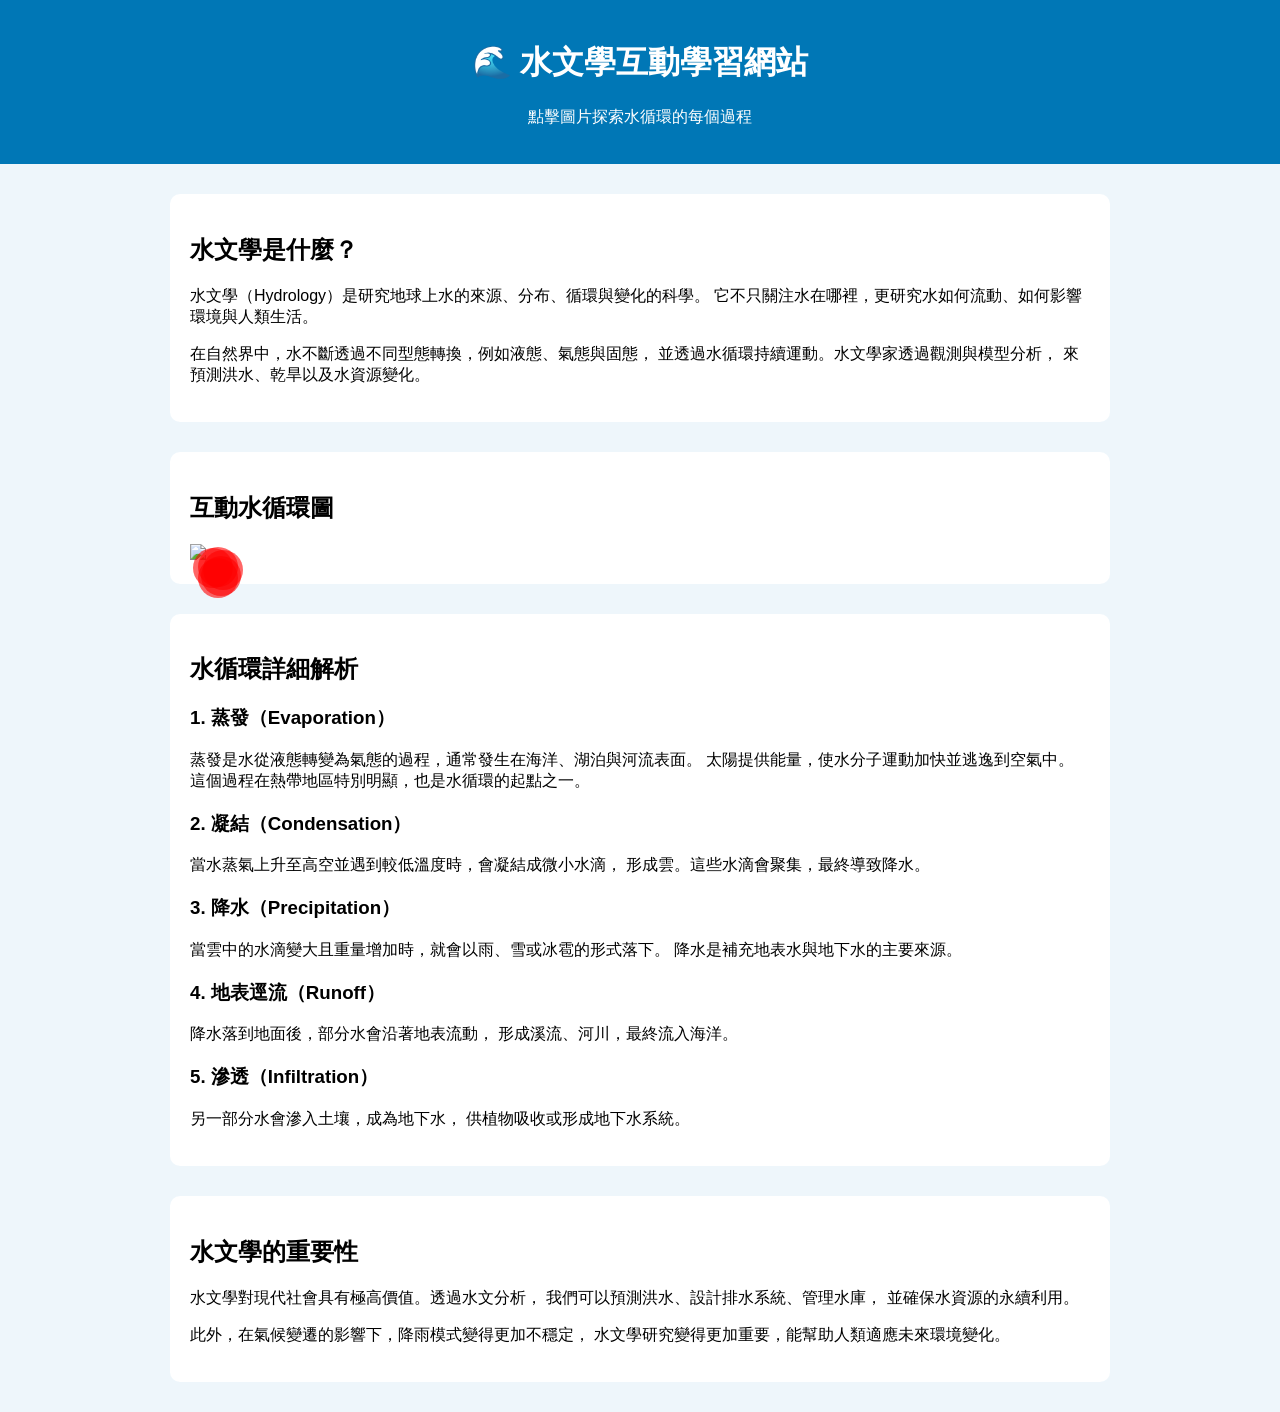
==== index.html @ f3c271fc "123" ====
<!DOCTYPE html>
<html lang="zh-Hant-TW">

<head>
<meta charset="UTF-8">
<meta name="viewport" content="width=device-width, initial-scale=1.0">
<title>水文學互動網站</title>

<link href="style.css" rel="stylesheet">
</head>

<body>

<header>
    <h1>🌊 水文學互動學習網站</h1>
    <p>點擊圖片探索水循環的每個過程</p>
</header>

<main>

<section class="content">
<h2>水文學是什麼？</h2>
<p>
水文學（Hydrology）是研究地球上水的來源、分布、循環與變化的科學。
它不只關注水在哪裡，更研究水如何流動、如何影響環境與人類生活。
</p>
<p>
在自然界中，水不斷透過不同型態轉換，例如液態、氣態與固態，
並透過水循環持續運動。水文學家透過觀測與模型分析，
來預測洪水、乾旱以及水資源變化。
</p>
</section>

<section class="content">
<h2>互動水循環圖</h2>

<div class="image-container">
    <img src="water-cycle.jpg" id="cycleImage">

    <!-- 熱點（百分比定位，比較穩） -->
    <div class="hotspot" style="top:22%; left:18%;" onclick="showInfo('evaporation')"></div>
    <div class="hotspot" style="top:18%; left:50%;" onclick="showInfo('condensation')"></div>
    <div class="hotspot" style="top:30%; left:80%;" onclick="showInfo('precipitation')"></div>
    <div class="hotspot" style="top:60%; left:70%;" onclick="showInfo('runoff')"></div>
    <div class="hotspot" style="top:70%; left:50%;" onclick="showInfo('infiltration')"></div>
</div>

</section>

<!-- 詳細內容（大量內文） -->
<section class="content">
<h2>水循環詳細解析</h2>

<h3>1. 蒸發（Evaporation）</h3>
<p>
蒸發是水從液態轉變為氣態的過程，通常發生在海洋、湖泊與河流表面。
太陽提供能量，使水分子運動加快並逃逸到空氣中。
這個過程在熱帶地區特別明顯，也是水循環的起點之一。
</p>

<h3>2. 凝結（Condensation）</h3>
<p>
當水蒸氣上升至高空並遇到較低溫度時，會凝結成微小水滴，
形成雲。這些水滴會聚集，最終導致降水。
</p>

<h3>3. 降水（Precipitation）</h3>
<p>
當雲中的水滴變大且重量增加時，就會以雨、雪或冰雹的形式落下。
降水是補充地表水與地下水的主要來源。
</p>

<h3>4. 地表逕流（Runoff）</h3>
<p>
降水落到地面後，部分水會沿著地表流動，
形成溪流、河川，最終流入海洋。
</p>

<h3>5. 滲透（Infiltration）</h3>
<p>
另一部分水會滲入土壤，成為地下水，
供植物吸收或形成地下水系統。
</p>

</section>

<section class="content">
<h2>水文學的重要性</h2>
<p>
水文學對現代社會具有極高價值。透過水文分析，
我們可以預測洪水、設計排水系統、管理水庫，
並確保水資源的永續利用。
</p>
<p>
此外，在氣候變遷的影響下，降雨模式變得更加不穩定，
水文學研究變得更加重要，能幫助人類適應未來環境變化。
</p>
</section>

</main>

<!-- 資訊框 -->
<div id="infoBox" class="info-box">
    <span onclick="closeInfo()" class="close-btn">✖</span>
    <h2 id="infoTitle"></h2>
    <p id="infoText"></p>
</div>

<script src="script.js"></script>

</body>
</html>
---- style.css ----
body {
    font-family: "Microsoft JhengHei", sans-serif;
    margin: 0;
    background: #eef6fb;
}

header {
    background: #0077b6;
    color: white;
    text-align: center;
    padding: 20px;
}

.content {
    max-width: 900px;
    margin: 30px auto;
    background: white;
    padding: 20px;
    border-radius: 10px;
}

.image-container {
    position: relative;
    display: inline-block;
}

.image-container img {
    width: 100%;
    max-width: 800px;
}

/* 熱點 */
.hotspot {
    position: absolute;
    width: 40px;
    height: 40px;
    background: rgba(255,0,0,0.6);
    border-radius: 50%;
    cursor: pointer;
}

/* 資訊框 */
.info-box {
    display: none;
    position: fixed;
    top: 25%;
    left: 50%;
    transform: translateX(-50%);
    background: white;
    padding: 20px;
    width: 320px;
    border-radius: 10px;
    box-shadow: 0 0 10px rgba(0,0,0,0.3);
}

.close-btn {
    float: right;
    cursor: pointer;
}
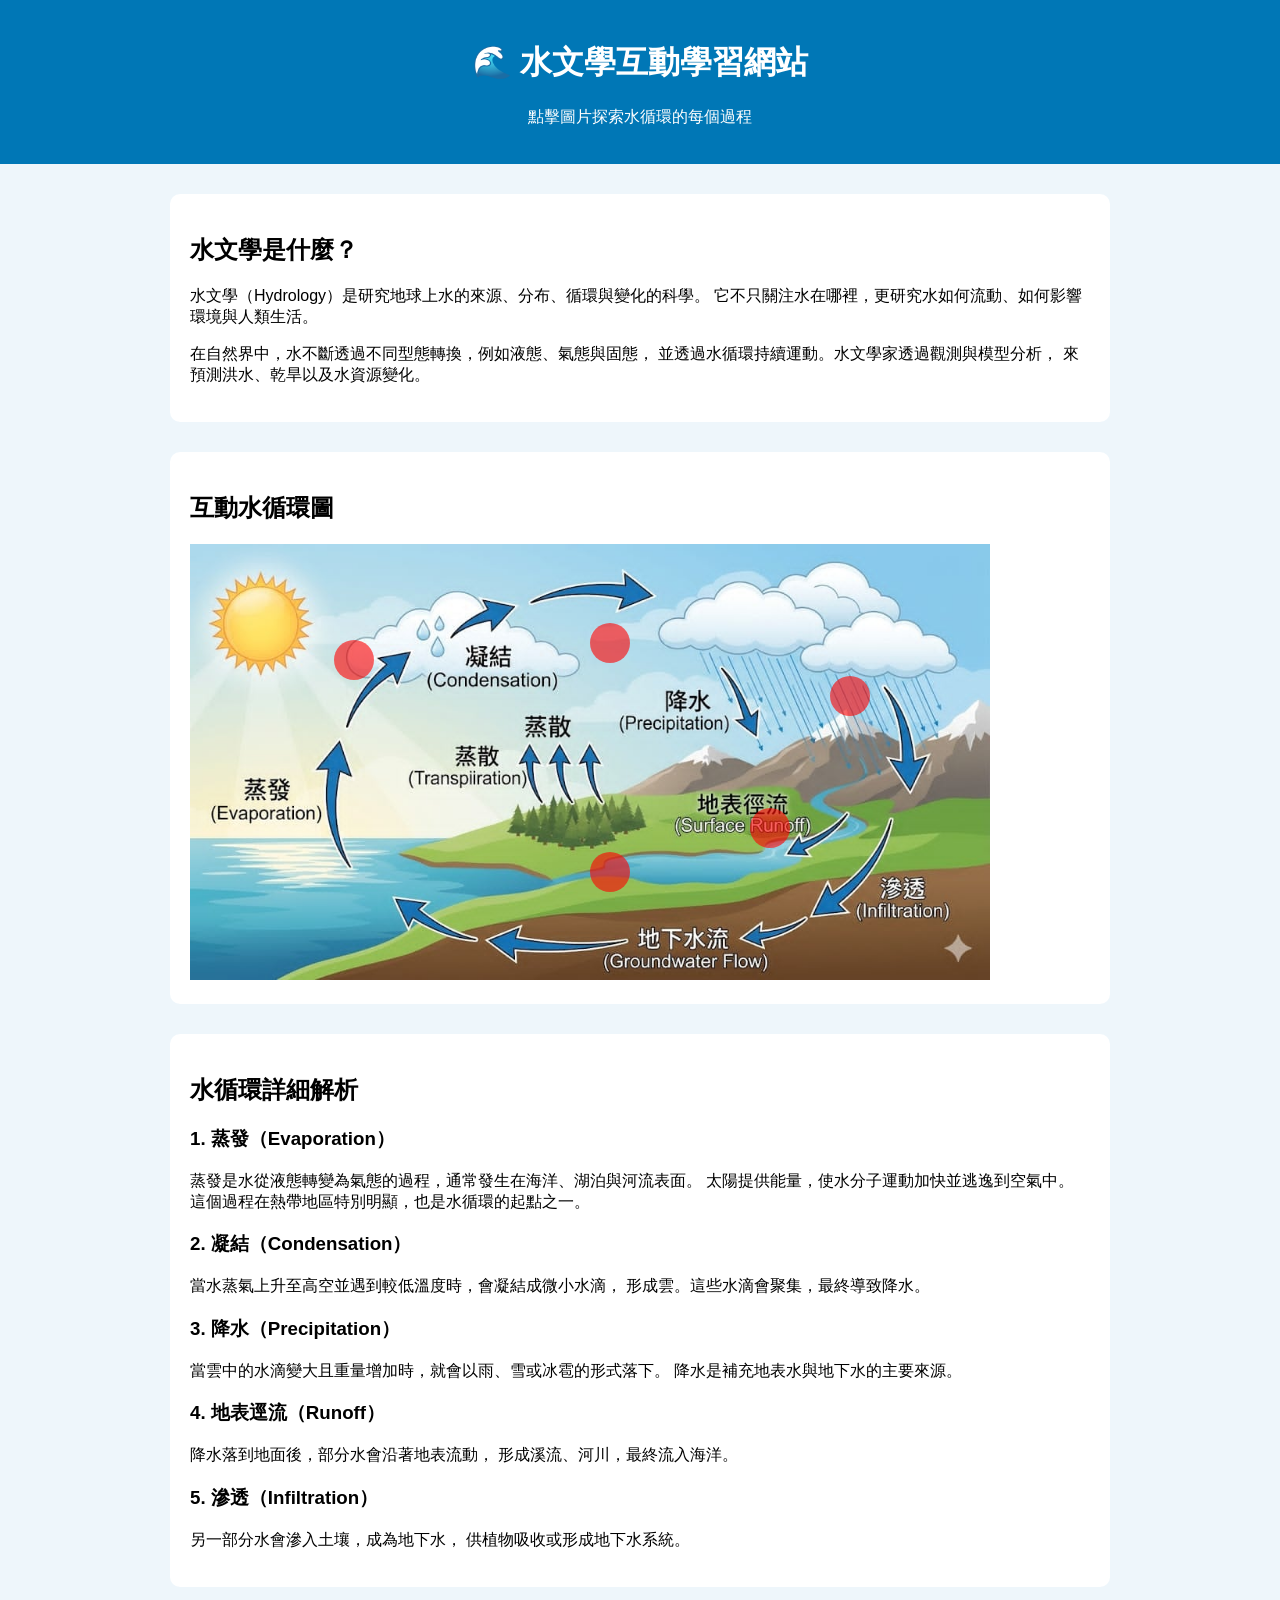
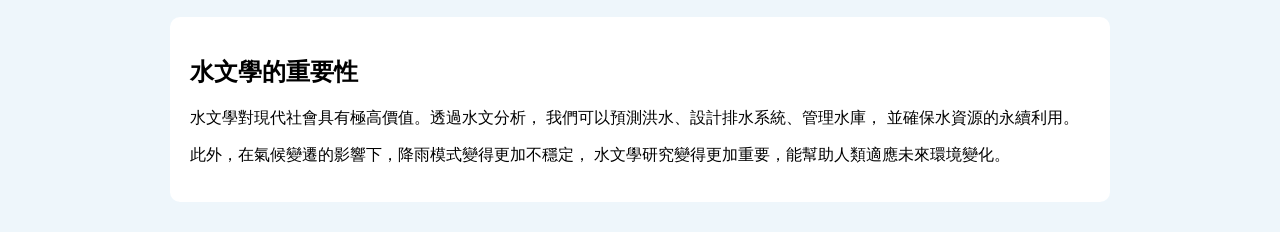
==== commit 8f14da3b: "12" ====
--- a/index.html
+++ b/index.html
@@ -35,7 +35,7 @@
 <h2>互動水循環圖</h2>
 
 <div class="image-container">
-    <img src="water-cycle.jpg" id="cycleImage">
+    <img src="img/water-cycle.jpeg">
 
     <!-- 熱點（百分比定位，比較穩） -->
     <div class="hotspot" style="top:22%; left:18%;" onclick="showInfo('evaporation')"></div>
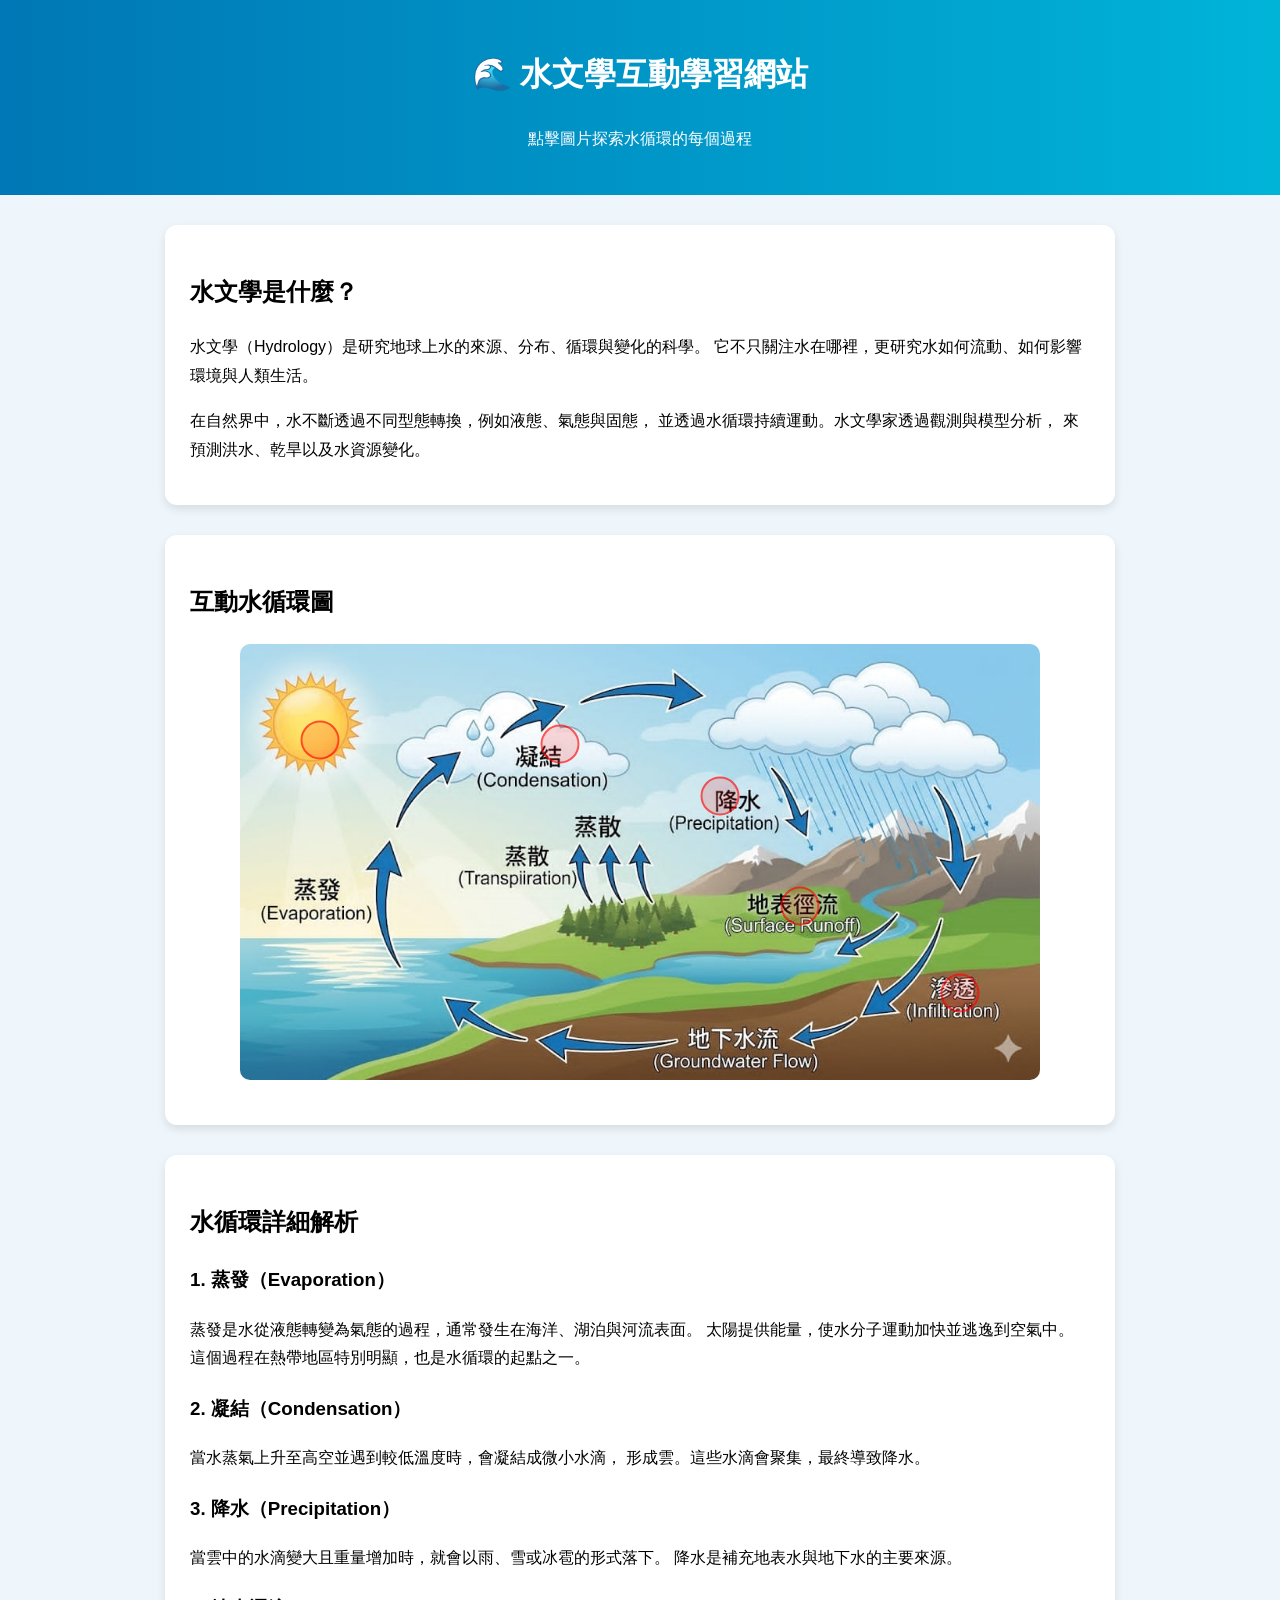
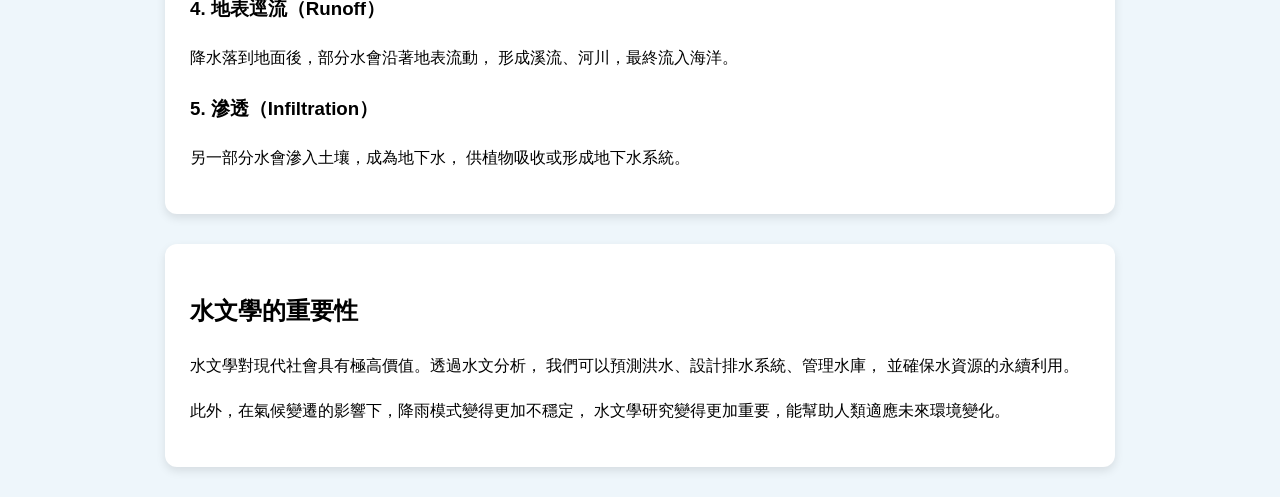
==== commit 3e11877c: "12" ====
--- a/index.html
+++ b/index.html
@@ -38,11 +38,11 @@
     <img src="img/water-cycle.jpeg">
 
     <!-- 熱點（百分比定位，比較穩） -->
-    <div class="hotspot" style="top:22%; left:18%;" onclick="showInfo('evaporation')"></div>
-    <div class="hotspot" style="top:18%; left:50%;" onclick="showInfo('condensation')"></div>
-    <div class="hotspot" style="top:30%; left:80%;" onclick="showInfo('precipitation')"></div>
+    <div class="hotspot" style="top:22%; left:10%;" onclick="showInfo('evaporation')"></div>
+    <div class="hotspot" style="top:23%; left:40%;" onclick="showInfo('condensation')"></div>
+    <div class="hotspot" style="top:35%; left:60%;" onclick="showInfo('precipitation')"></div>
     <div class="hotspot" style="top:60%; left:70%;" onclick="showInfo('runoff')"></div>
-    <div class="hotspot" style="top:70%; left:50%;" onclick="showInfo('infiltration')"></div>
+    <div class="hotspot" style="top:80%; left:90%;" onclick="showInfo('infiltration')"></div>
 </div>
 
 </section>
--- a/style.css
+++ b/style.css
@@ -1,45 +1,85 @@
+/* ===== 基本設定 ===== */
 body {
     font-family: "Microsoft JhengHei", sans-serif;
     margin: 0;
     background: #eef6fb;
+    line-height: 1.8;
 }
 
+/* ===== 頁首 ===== */
 header {
-    background: #0077b6;
+    background: linear-gradient(to right, #0077b6, #00b4d8);
     color: white;
     text-align: center;
-    padding: 20px;
+    padding: 25px;
 }
 
+/* ===== 內容區塊 ===== */
 .content {
     max-width: 900px;
     margin: 30px auto;
     background: white;
-    padding: 20px;
+    padding: 25px;
+    border-radius: 12px;
+    box-shadow: 0 4px 10px rgba(0,0,0,0.1);
+}
+
+/* ===== 圖片容器（關鍵修正） ===== */
+.image-container {
+    position: relative;
+    width: 800px;        /* 固定比例避免跑位 */
+    max-width: 100%;
+    margin: 20px auto;
+}
+
+/* 圖片 */
+.image-container img {
+    width: 100%;
+    display: block;
     border-radius: 10px;
 }
 
-.image-container {
-    position: relative;
-    display: inline-block;
+/* ===== 熱點（紅點） ===== */
+.hotspot {
+    position: absolute;
+    width: 35px;
+    height: 35px;
+
+    /* ⭐ 中心對齊（關鍵） */
+    transform: translate(-50%, -50%);
+
+    /* ⭐ 半透明設計 */
+    background: rgba(255, 0, 0, 0.15);
+    border: 2px solid rgba(255, 0, 0, 0.6);
+    border-radius: 50%;
+
+    cursor: pointer;
+    transition: all 0.3s ease;
+
+    /* ⭐ 脈衝動畫 */
+    animation: pulse 2s infinite;
 }
 
-.image-container img {
-    width: 100%;
-    max-width: 800px;
+/* hover 效果 */
+.hotspot:hover {
+    background: rgba(255, 0, 0, 0.4);
+    transform: translate(-50%, -50%) scale(1.3);
 }
 
-/* 熱點 */
-.hotspot {
-    position: absolute;
-    width: 40px;
-    height: 40px;
-    background: rgba(255,0,0,0.6);
-    border-radius: 50%;
-    cursor: pointer;
+/* ===== 脈衝動畫 ===== */
+@keyframes pulse {
+    0% {
+        box-shadow: 0 0 0 0 rgba(255,0,0,0.4);
+    }
+    70% {
+        box-shadow: 0 0 0 15px rgba(255,0,0,0);
+    }
+    100% {
+        box-shadow: 0 0 0 0 rgba(255,0,0,0);
+    }
 }
 
-/* 資訊框 */
+/* ===== 資訊框 ===== */
 .info-box {
     display: none;
     position: fixed;
@@ -49,11 +89,27 @@
     background: white;
     padding: 20px;
     width: 320px;
-    border-radius: 10px;
-    box-shadow: 0 0 10px rgba(0,0,0,0.3);
+    border-radius: 12px;
+    box-shadow: 0 6px 20px rgba(0,0,0,0.3);
+    z-index: 999;
 }
 
+/* 關閉按鈕 */
 .close-btn {
     float: right;
     cursor: pointer;
+    font-size: 18px;
+    color: red;
 }
+
+/* ===== 手機優化 ===== */
+@media (max-width: 600px) {
+    .hotspot {
+        width: 25px;
+        height: 25px;
+    }
+
+    .info-box {
+        width: 90%;
+    }
+}
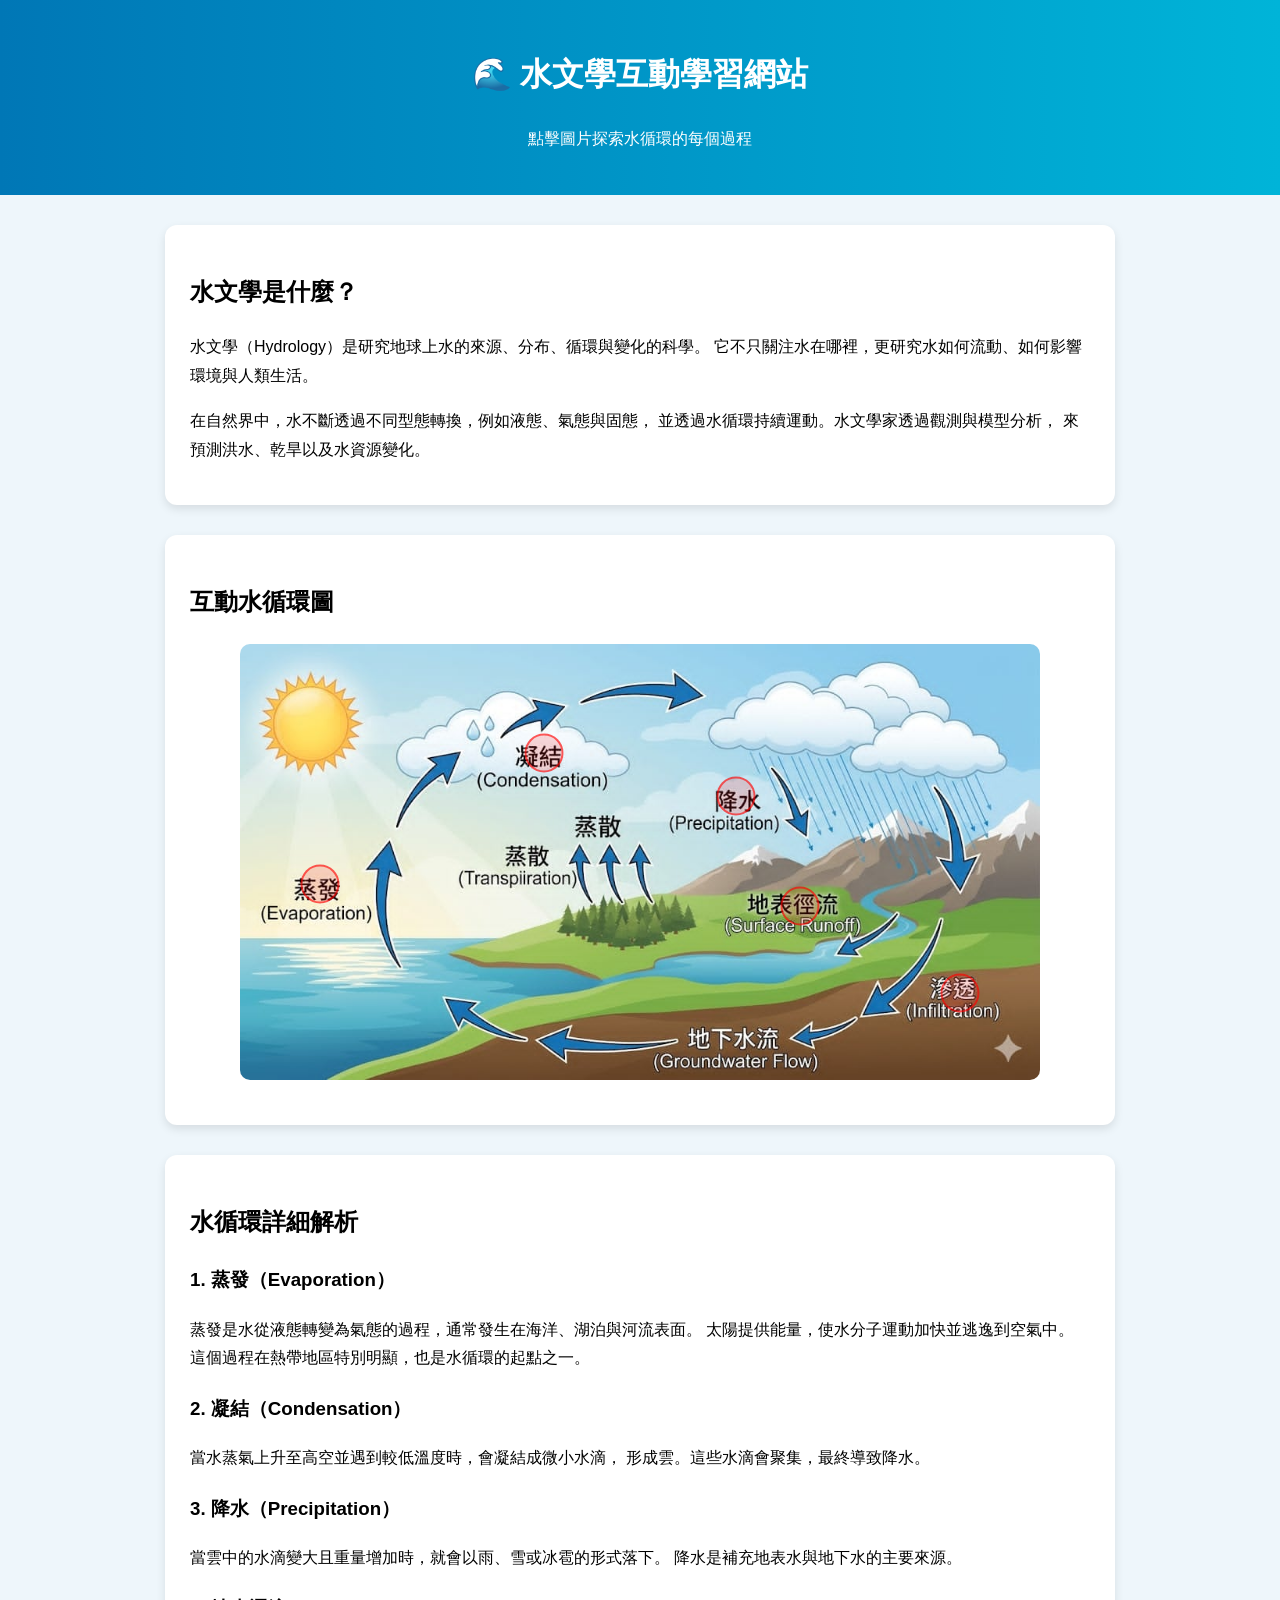
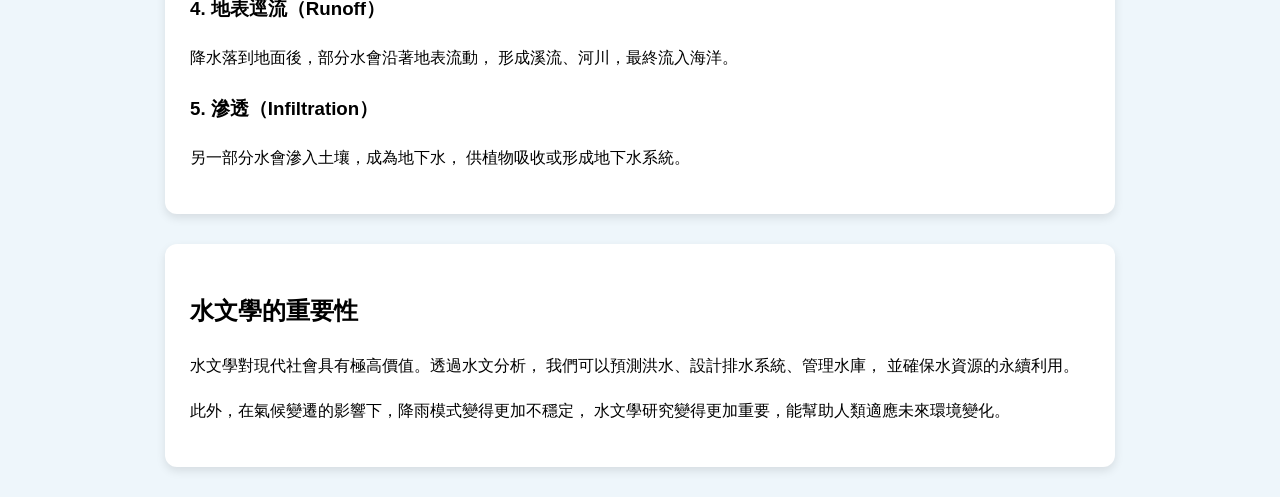
==== commit 7721f131: "1" ====
--- a/index.html
+++ b/index.html
@@ -1,11 +1,9 @@
 <!DOCTYPE html>
 <html lang="zh-Hant-TW">
-
 <head>
 <meta charset="UTF-8">
 <meta name="viewport" content="width=device-width, initial-scale=1.0">
 <title>水文學互動網站</title>
-
 <link href="style.css" rel="stylesheet">
 </head>
 
@@ -38,9 +36,9 @@
     <img src="img/water-cycle.jpeg">
 
     <!-- 熱點（百分比定位，比較穩） -->
-    <div class="hotspot" style="top:22%; left:10%;" onclick="showInfo('evaporation')"></div>
-    <div class="hotspot" style="top:23%; left:40%;" onclick="showInfo('condensation')"></div>
-    <div class="hotspot" style="top:35%; left:60%;" onclick="showInfo('precipitation')"></div>
+    <div class="hotspot" style="top:55%; left:10%;" onclick="showInfo('evaporation')"></div>
+    <div class="hotspot" style="top:25%; left:38%;" onclick="showInfo('condensation')"></div>
+    <div class="hotspot" style="top:35%; left:62%;" onclick="showInfo('precipitation')"></div>
     <div class="hotspot" style="top:60%; left:70%;" onclick="showInfo('runoff')"></div>
     <div class="hotspot" style="top:80%; left:90%;" onclick="showInfo('infiltration')"></div>
 </div>
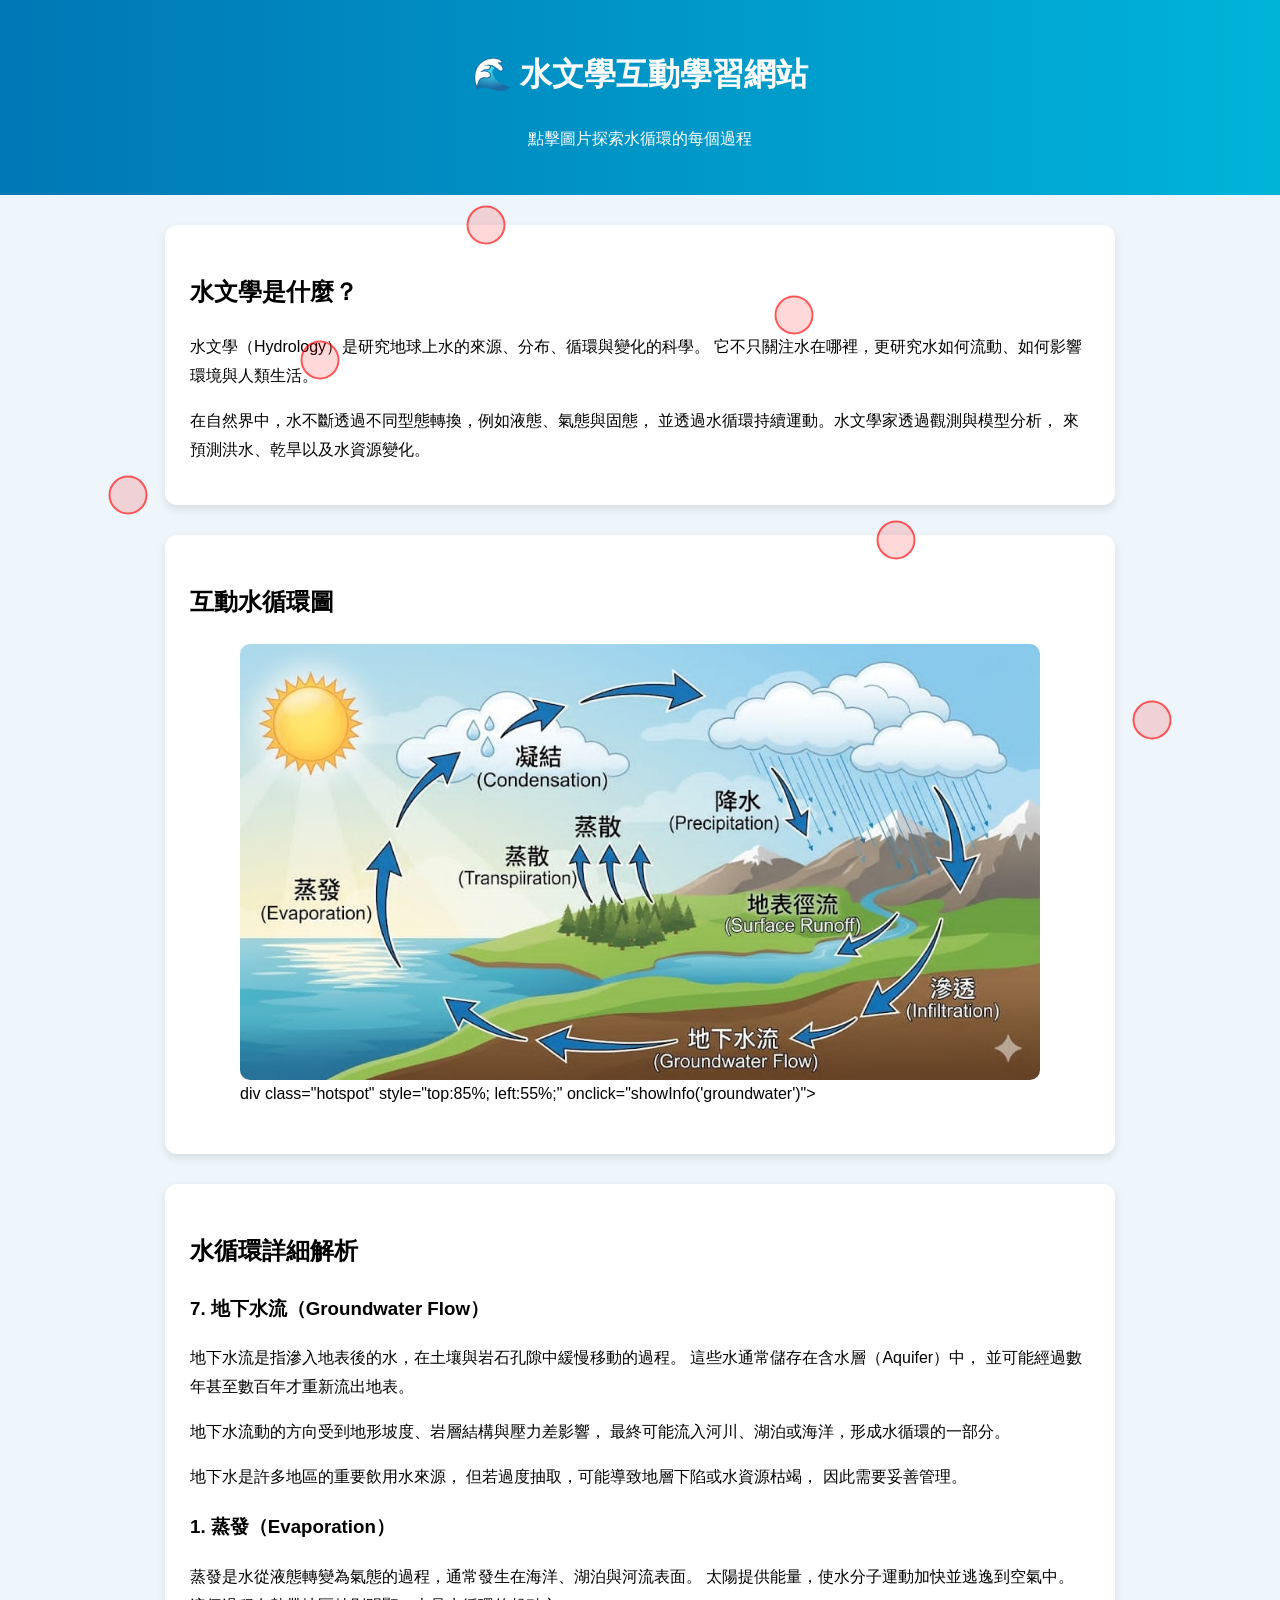
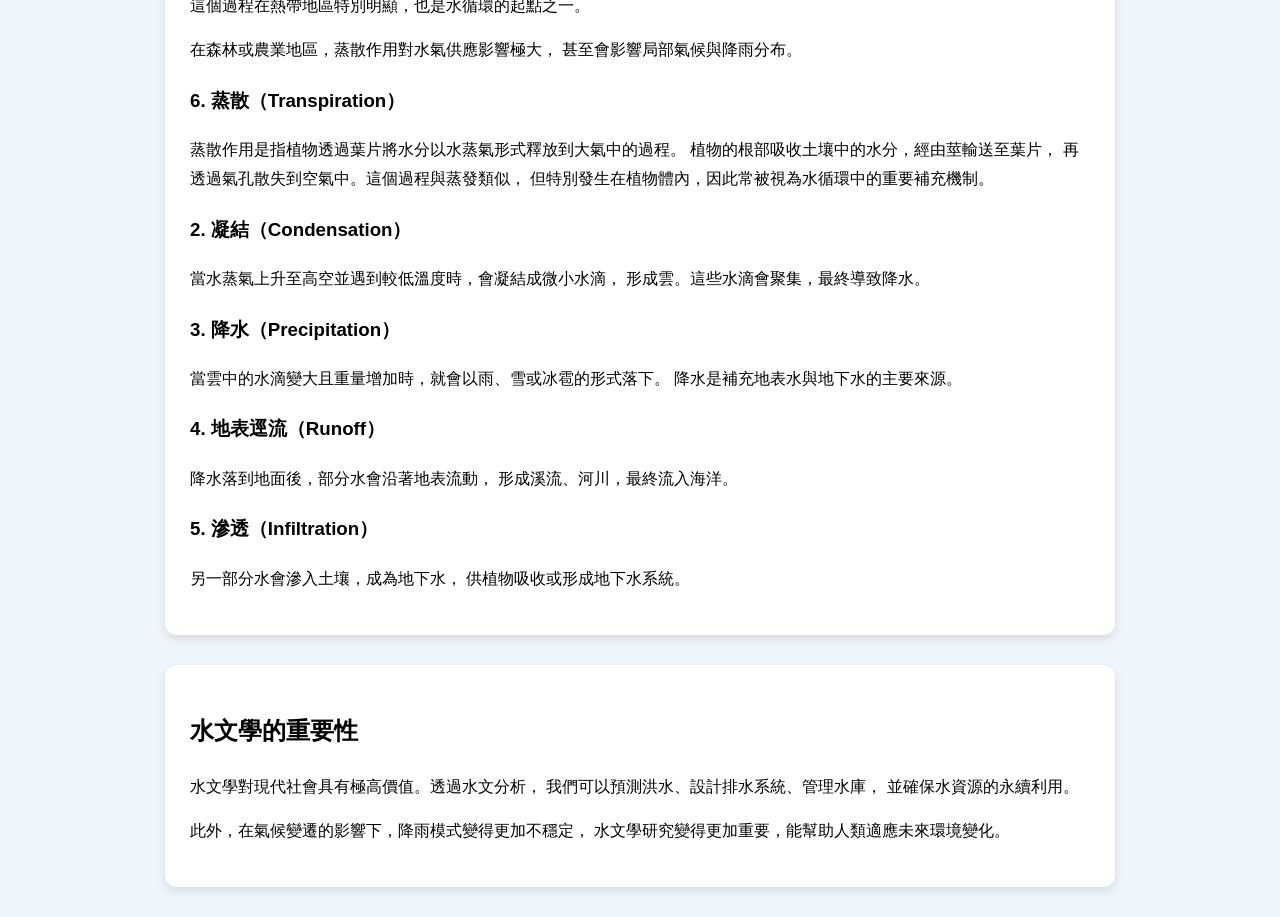
==== commit 53cfb1b7: "1" ====
--- a/index.html
+++ b/index.html
@@ -36,11 +36,13 @@
     <img src="img/water-cycle.jpeg">
 
     <!-- 熱點（百分比定位，比較穩） -->
+     div class="hotspot" style="top:85%; left:55%;" onclick="showInfo('groundwater')"></div>
     <div class="hotspot" style="top:55%; left:10%;" onclick="showInfo('evaporation')"></div>
     <div class="hotspot" style="top:25%; left:38%;" onclick="showInfo('condensation')"></div>
     <div class="hotspot" style="top:35%; left:62%;" onclick="showInfo('precipitation')"></div>
     <div class="hotspot" style="top:60%; left:70%;" onclick="showInfo('runoff')"></div>
     <div class="hotspot" style="top:80%; left:90%;" onclick="showInfo('infiltration')"></div>
+    <div class="hotspot" style="top:40%; left:25%;" onclick="showInfo('transpiration')"></div>
 </div>
 
 </section>
@@ -49,11 +51,39 @@
 <section class="content">
 <h2>水循環詳細解析</h2>
 
+<h3>7. 地下水流（Groundwater Flow）</h3>
+<p>
+地下水流是指滲入地表後的水，在土壤與岩石孔隙中緩慢移動的過程。
+這些水通常儲存在含水層（Aquifer）中，
+並可能經過數年甚至數百年才重新流出地表。
+</p>
+<p>
+地下水流動的方向受到地形坡度、岩層結構與壓力差影響，
+最終可能流入河川、湖泊或海洋，形成水循環的一部分。
+</p>
+<p>
+地下水是許多地區的重要飲用水來源，
+但若過度抽取，可能導致地層下陷或水資源枯竭，
+因此需要妥善管理。
+</p>
+
 <h3>1. 蒸發（Evaporation）</h3>
 <p>
 蒸發是水從液態轉變為氣態的過程，通常發生在海洋、湖泊與河流表面。
 太陽提供能量，使水分子運動加快並逃逸到空氣中。
 這個過程在熱帶地區特別明顯，也是水循環的起點之一。
+</p>
+<p>
+在森林或農業地區，蒸散作用對水氣供應影響極大，
+甚至會影響局部氣候與降雨分布。
+</p>
+
+<h3>6. 蒸散（Transpiration）</h3>
+<p>
+蒸散作用是指植物透過葉片將水分以水蒸氣形式釋放到大氣中的過程。
+植物的根部吸收土壤中的水分，經由莖輸送至葉片，
+再透過氣孔散失到空氣中。這個過程與蒸發類似，
+但特別發生在植物體內，因此常被視為水循環中的重要補充機制。
 </p>
 
 <h3>2. 凝結（Condensation）</h3>
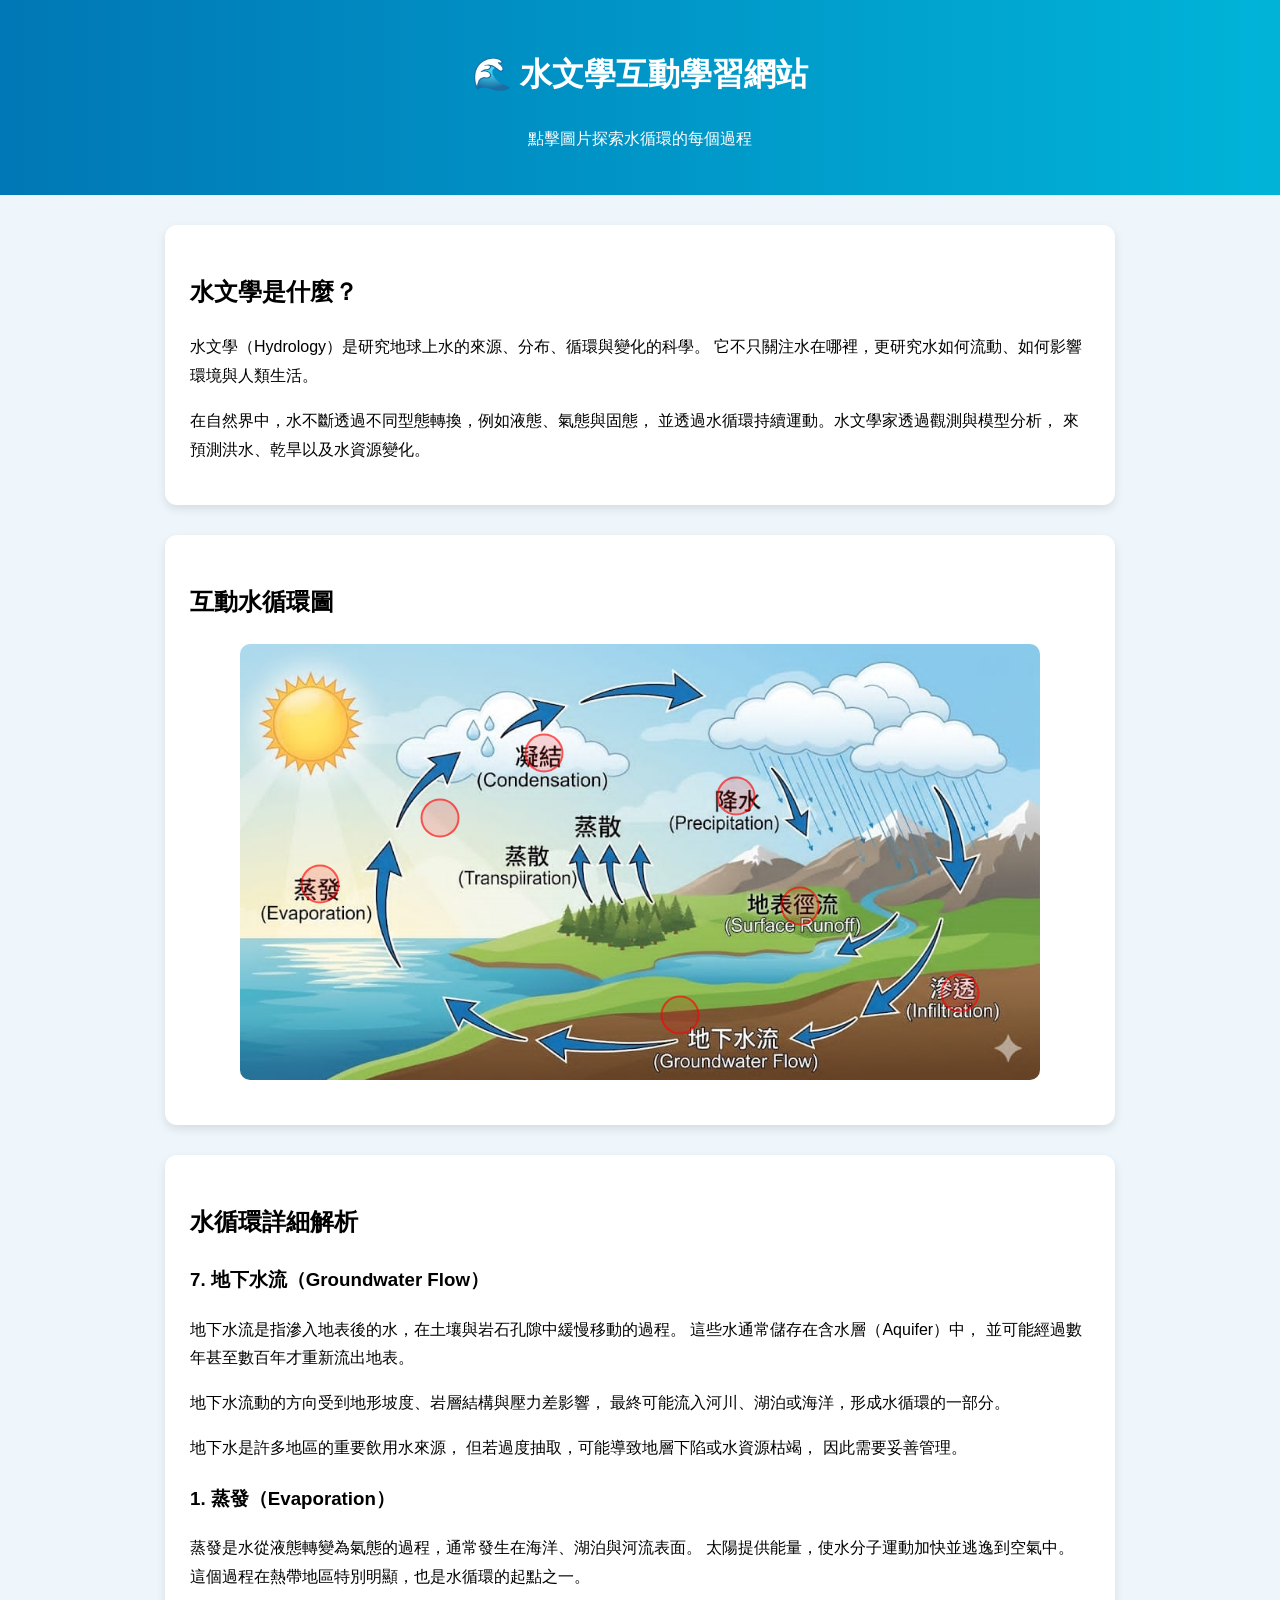
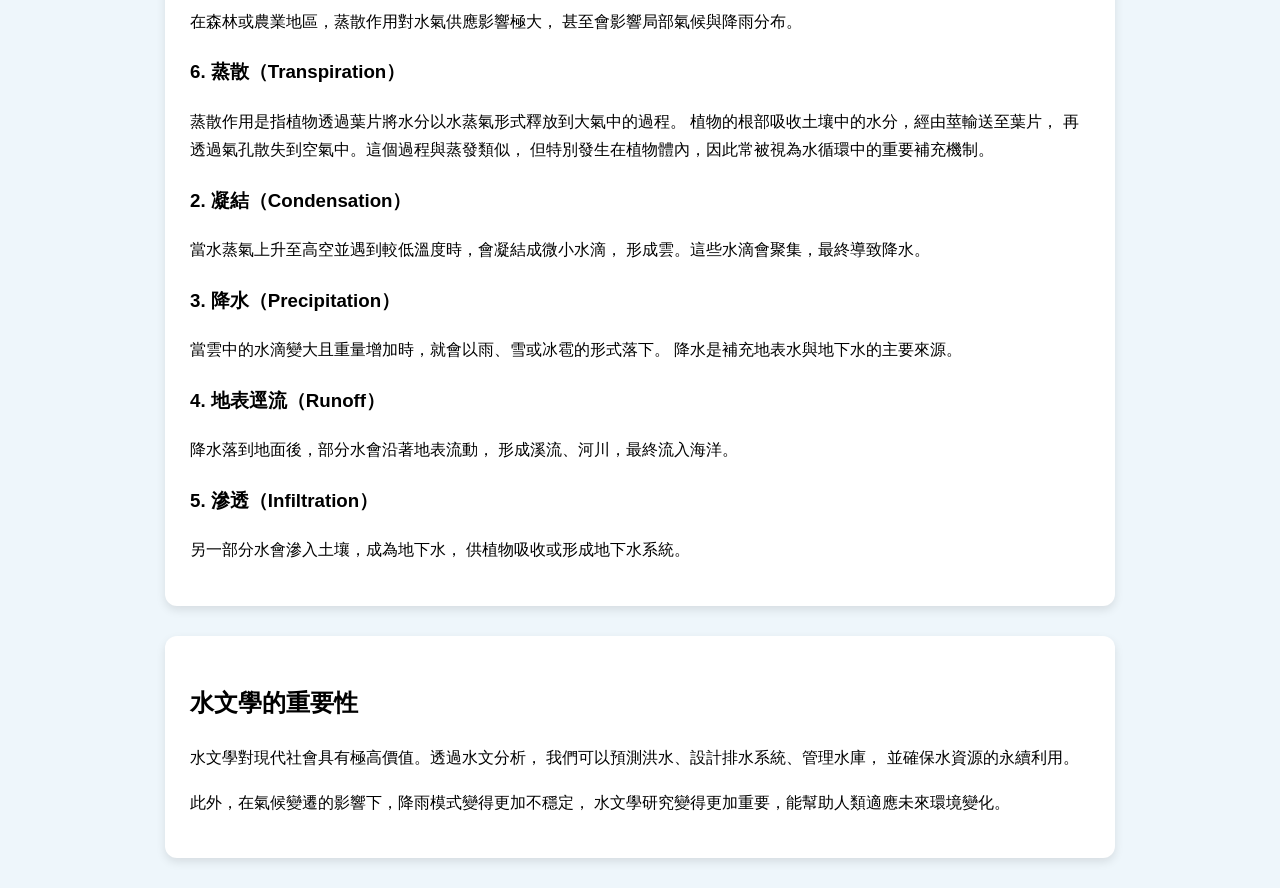
==== commit 9ca22bd0: "1" ====
--- a/index.html
+++ b/index.html
@@ -36,7 +36,7 @@
     <img src="img/water-cycle.jpeg">
 
     <!-- 熱點（百分比定位，比較穩） -->
-     div class="hotspot" style="top:85%; left:55%;" onclick="showInfo('groundwater')"></div>
+    <div class="hotspot" style="top:85%; left:55%;" onclick="showInfo('groundwater')"></div>
     <div class="hotspot" style="top:55%; left:10%;" onclick="showInfo('evaporation')"></div>
     <div class="hotspot" style="top:25%; left:38%;" onclick="showInfo('condensation')"></div>
     <div class="hotspot" style="top:35%; left:62%;" onclick="showInfo('precipitation')"></div>
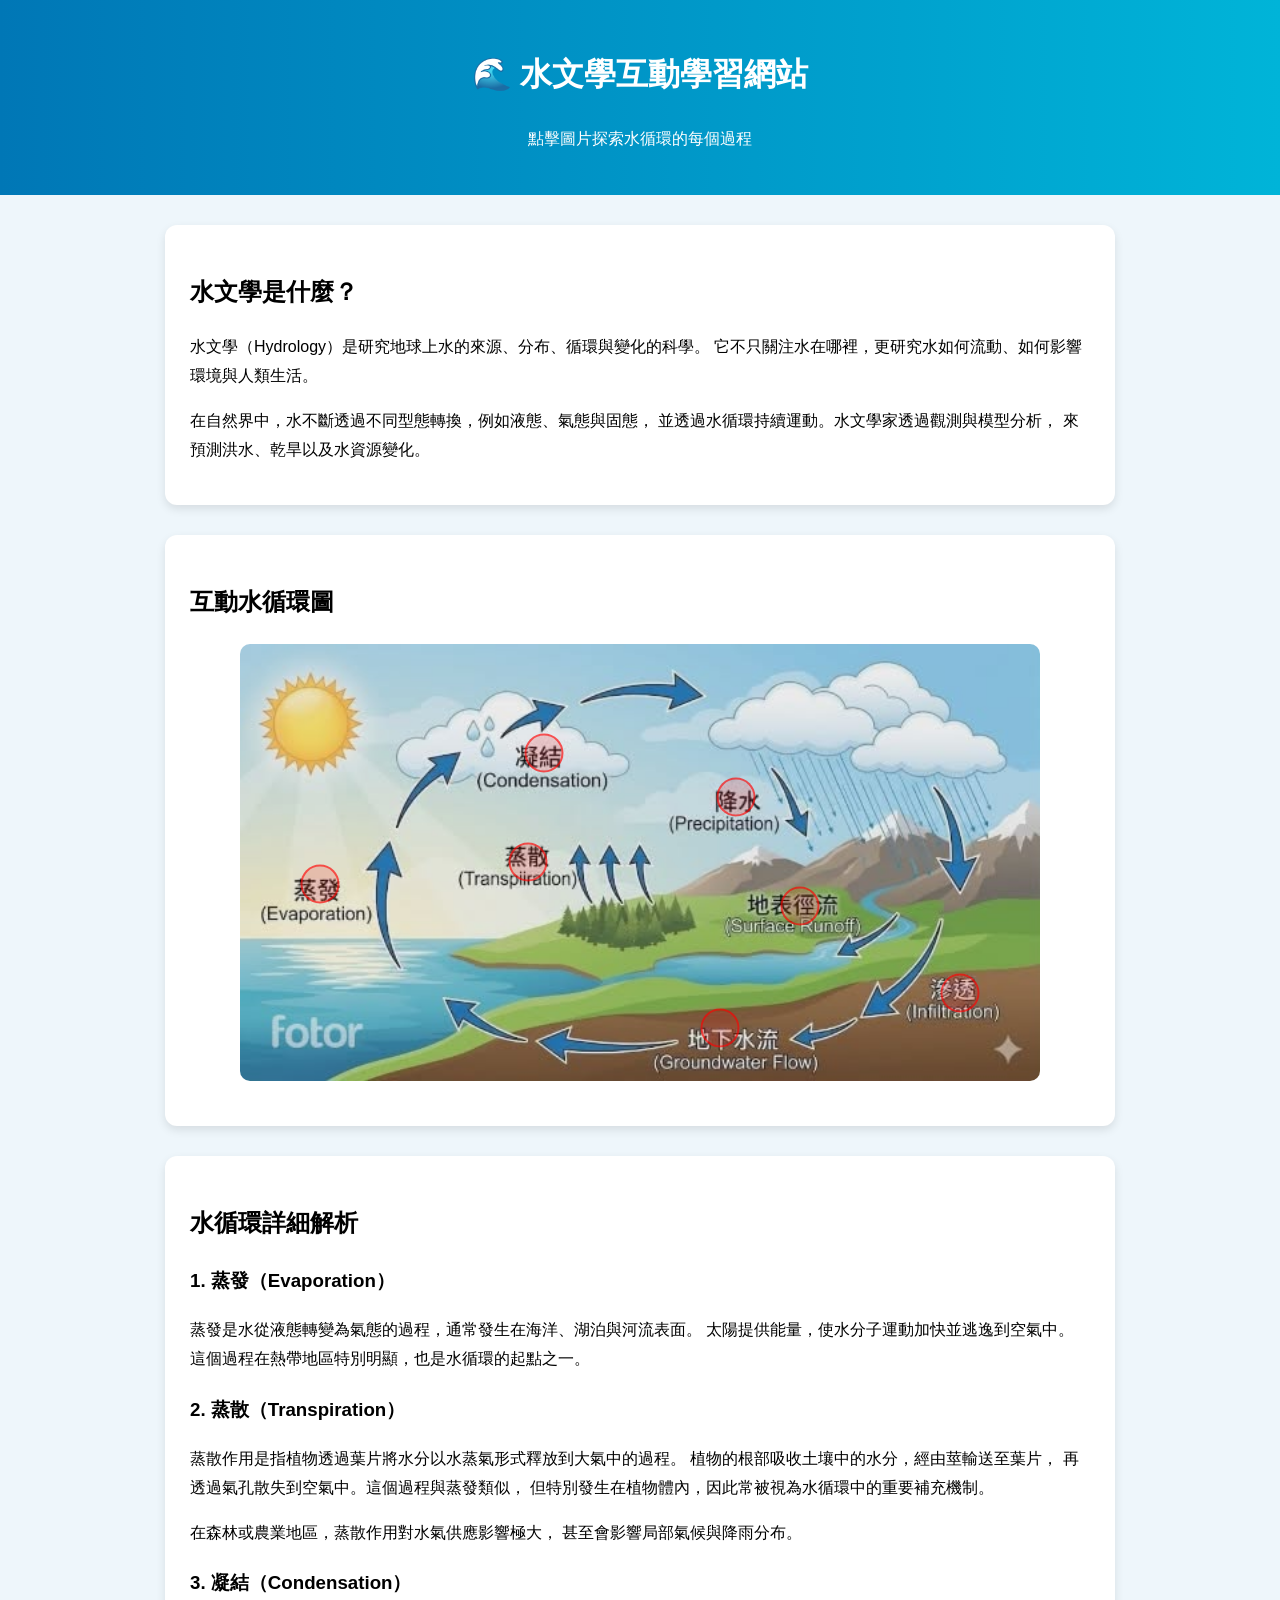
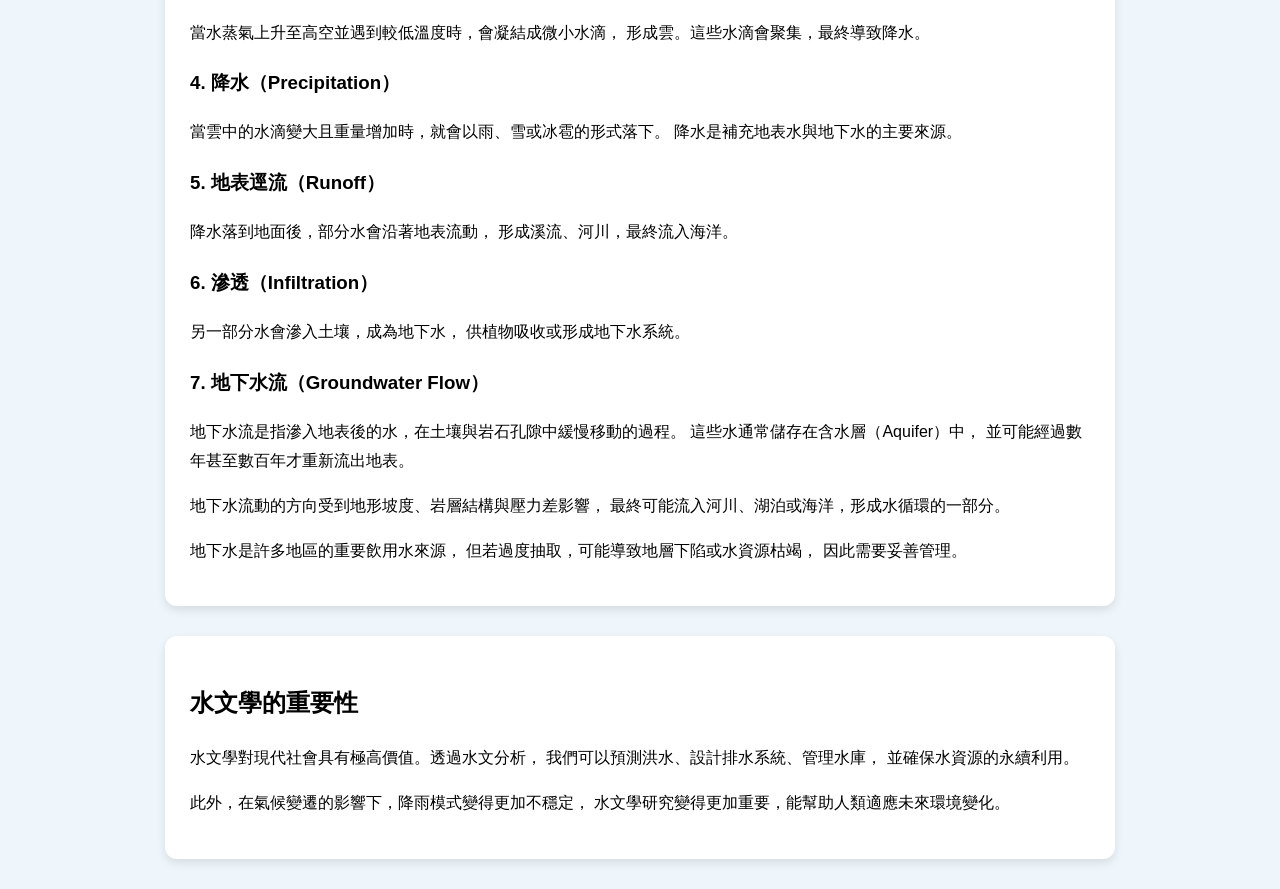
==== commit 871ca4ad: "1" ====
--- a/index.html
+++ b/index.html
@@ -35,14 +35,13 @@
 <div class="image-container">
     <img src="img/water-cycle.jpeg">
 
-    <!-- 熱點（百分比定位，比較穩） -->
-    <div class="hotspot" style="top:85%; left:55%;" onclick="showInfo('groundwater')"></div>
+    <div class="hotspot" style="top:88%; left:60%;" onclick="showInfo('groundwater')"></div>
     <div class="hotspot" style="top:55%; left:10%;" onclick="showInfo('evaporation')"></div>
     <div class="hotspot" style="top:25%; left:38%;" onclick="showInfo('condensation')"></div>
     <div class="hotspot" style="top:35%; left:62%;" onclick="showInfo('precipitation')"></div>
     <div class="hotspot" style="top:60%; left:70%;" onclick="showInfo('runoff')"></div>
     <div class="hotspot" style="top:80%; left:90%;" onclick="showInfo('infiltration')"></div>
-    <div class="hotspot" style="top:40%; left:25%;" onclick="showInfo('transpiration')"></div>
+    <div class="hotspot" style="top:50%; left:36%;" onclick="showInfo('transpiration')"></div>
 </div>
 
 </section>
@@ -50,6 +49,49 @@
 <!-- 詳細內容（大量內文） -->
 <section class="content">
 <h2>水循環詳細解析</h2>
+
+<h3>1. 蒸發（Evaporation）</h3>
+<p>
+蒸發是水從液態轉變為氣態的過程，通常發生在海洋、湖泊與河流表面。
+太陽提供能量，使水分子運動加快並逃逸到空氣中。
+這個過程在熱帶地區特別明顯，也是水循環的起點之一。
+</p>
+
+<h3>2. 蒸散（Transpiration）</h3>
+<p>
+蒸散作用是指植物透過葉片將水分以水蒸氣形式釋放到大氣中的過程。
+植物的根部吸收土壤中的水分，經由莖輸送至葉片，
+再透過氣孔散失到空氣中。這個過程與蒸發類似，
+但特別發生在植物體內，因此常被視為水循環中的重要補充機制。
+</p>
+<p>
+在森林或農業地區，蒸散作用對水氣供應影響極大，
+甚至會影響局部氣候與降雨分布。
+</p>
+
+<h3>3. 凝結（Condensation）</h3>
+<p>
+當水蒸氣上升至高空並遇到較低溫度時，會凝結成微小水滴，
+形成雲。這些水滴會聚集，最終導致降水。
+</p>
+
+<h3>4. 降水（Precipitation）</h3>
+<p>
+當雲中的水滴變大且重量增加時，就會以雨、雪或冰雹的形式落下。
+降水是補充地表水與地下水的主要來源。
+</p>
+
+<h3>5. 地表逕流（Runoff）</h3>
+<p>
+降水落到地面後，部分水會沿著地表流動，
+形成溪流、河川，最終流入海洋。
+</p>
+
+<h3>6. 滲透（Infiltration）</h3>
+<p>
+另一部分水會滲入土壤，成為地下水，
+供植物吸收或形成地下水系統。
+</p>
 
 <h3>7. 地下水流（Groundwater Flow）</h3>
 <p>
@@ -65,49 +107,6 @@
 地下水是許多地區的重要飲用水來源，
 但若過度抽取，可能導致地層下陷或水資源枯竭，
 因此需要妥善管理。
-</p>
-
-<h3>1. 蒸發（Evaporation）</h3>
-<p>
-蒸發是水從液態轉變為氣態的過程，通常發生在海洋、湖泊與河流表面。
-太陽提供能量，使水分子運動加快並逃逸到空氣中。
-這個過程在熱帶地區特別明顯，也是水循環的起點之一。
-</p>
-<p>
-在森林或農業地區，蒸散作用對水氣供應影響極大，
-甚至會影響局部氣候與降雨分布。
-</p>
-
-<h3>6. 蒸散（Transpiration）</h3>
-<p>
-蒸散作用是指植物透過葉片將水分以水蒸氣形式釋放到大氣中的過程。
-植物的根部吸收土壤中的水分，經由莖輸送至葉片，
-再透過氣孔散失到空氣中。這個過程與蒸發類似，
-但特別發生在植物體內，因此常被視為水循環中的重要補充機制。
-</p>
-
-<h3>2. 凝結（Condensation）</h3>
-<p>
-當水蒸氣上升至高空並遇到較低溫度時，會凝結成微小水滴，
-形成雲。這些水滴會聚集，最終導致降水。
-</p>
-
-<h3>3. 降水（Precipitation）</h3>
-<p>
-當雲中的水滴變大且重量增加時，就會以雨、雪或冰雹的形式落下。
-降水是補充地表水與地下水的主要來源。
-</p>
-
-<h3>4. 地表逕流（Runoff）</h3>
-<p>
-降水落到地面後，部分水會沿著地表流動，
-形成溪流、河川，最終流入海洋。
-</p>
-
-<h3>5. 滲透（Infiltration）</h3>
-<p>
-另一部分水會滲入土壤，成為地下水，
-供植物吸收或形成地下水系統。
 </p>
 
 </section>
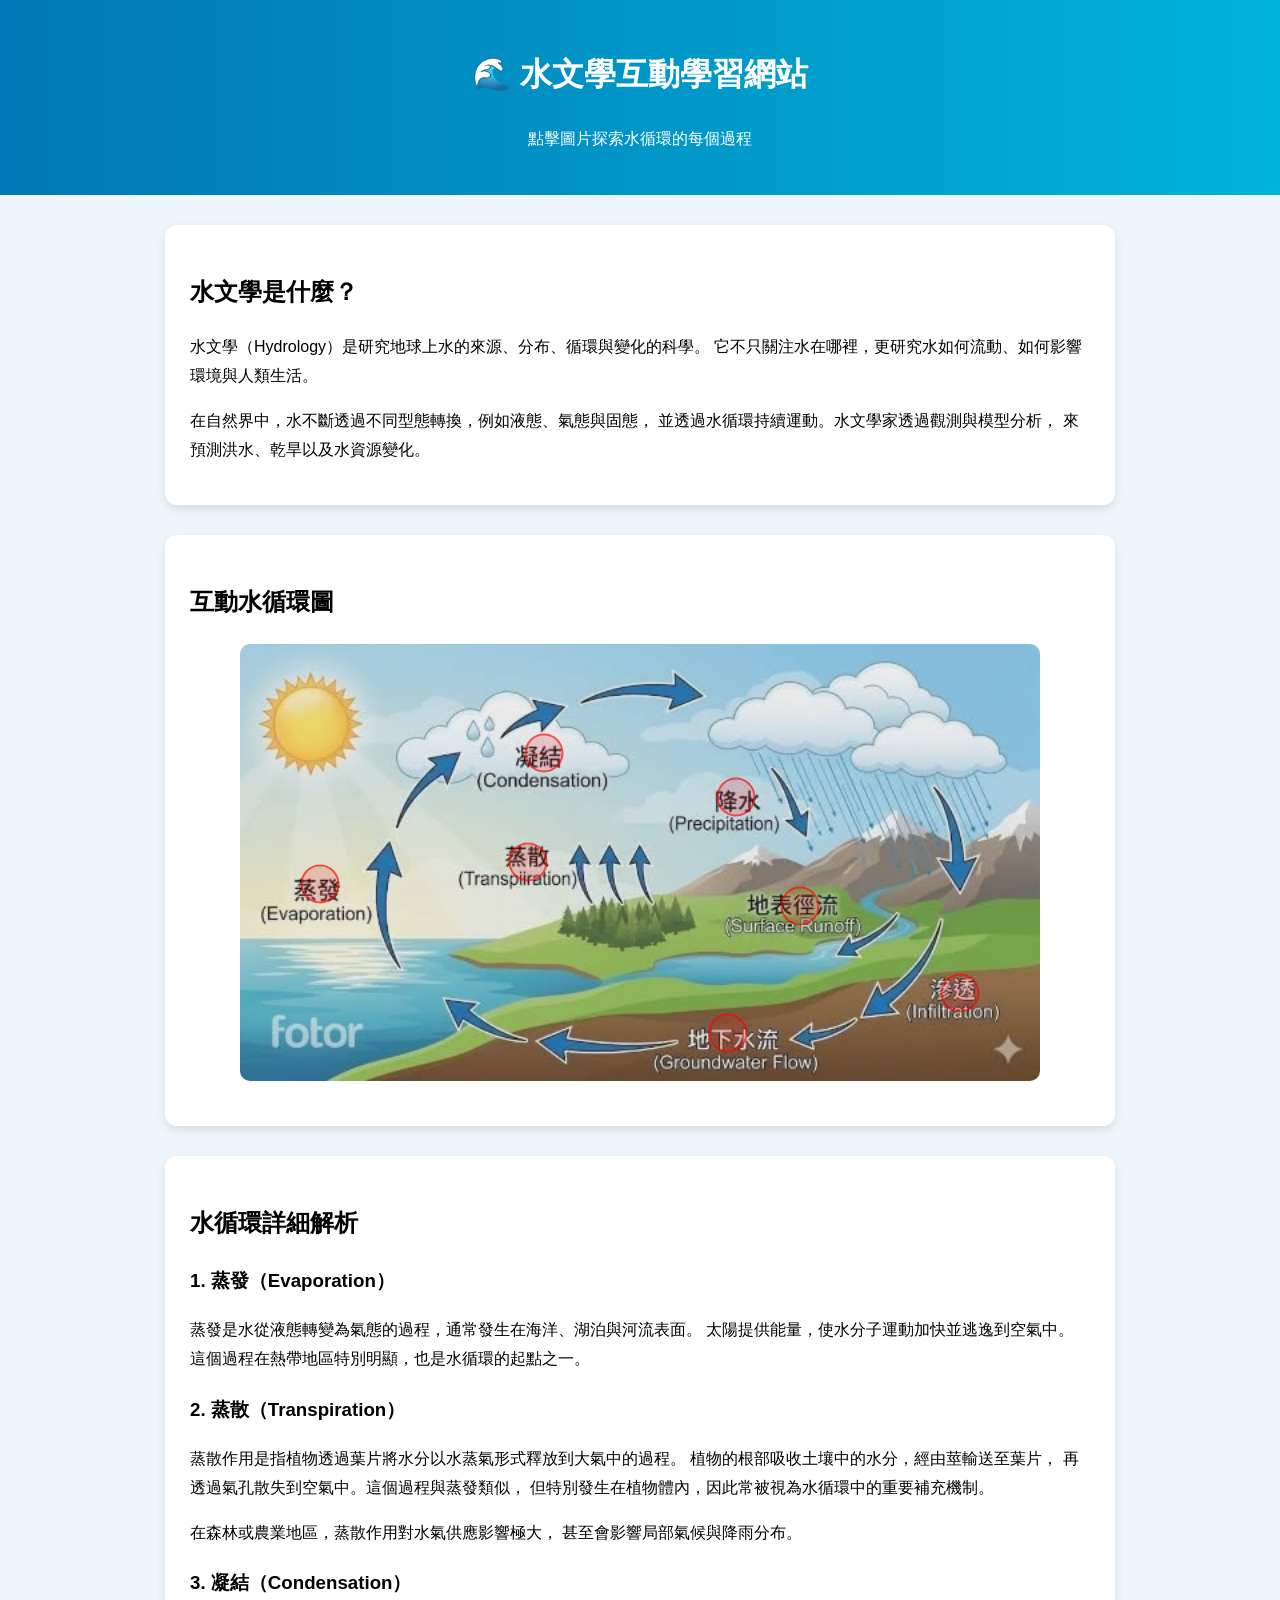
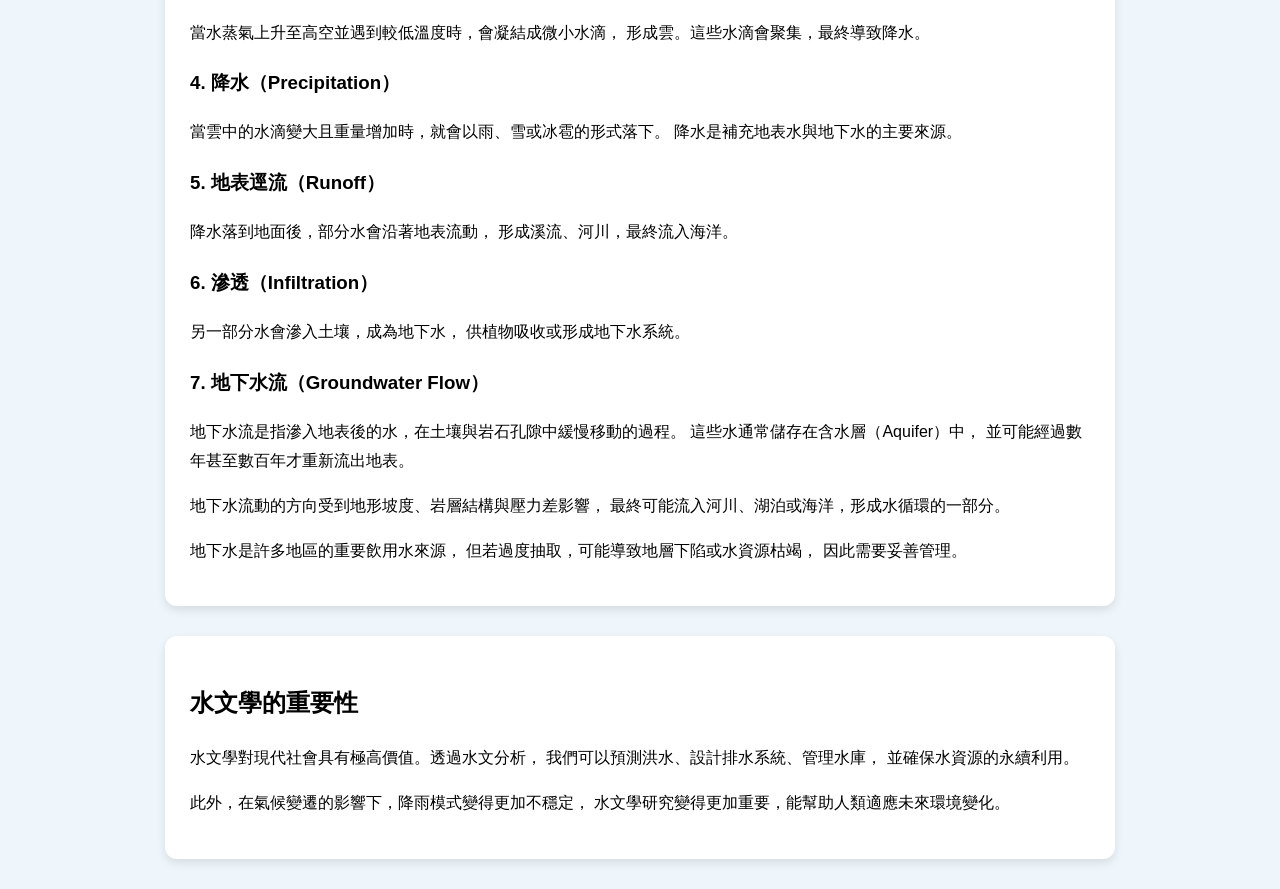
==== commit 02c4ef95: "1" ====
--- a/index.html
+++ b/index.html
@@ -35,7 +35,7 @@
 <div class="image-container">
     <img src="img/water-cycle.jpeg">
 
-    <div class="hotspot" style="top:88%; left:60%;" onclick="showInfo('groundwater')"></div>
+    <div class="hotspot" style="top:89%; left:61%;" onclick="showInfo('groundwater')"></div>
     <div class="hotspot" style="top:55%; left:10%;" onclick="showInfo('evaporation')"></div>
     <div class="hotspot" style="top:25%; left:38%;" onclick="showInfo('condensation')"></div>
     <div class="hotspot" style="top:35%; left:62%;" onclick="showInfo('precipitation')"></div>
